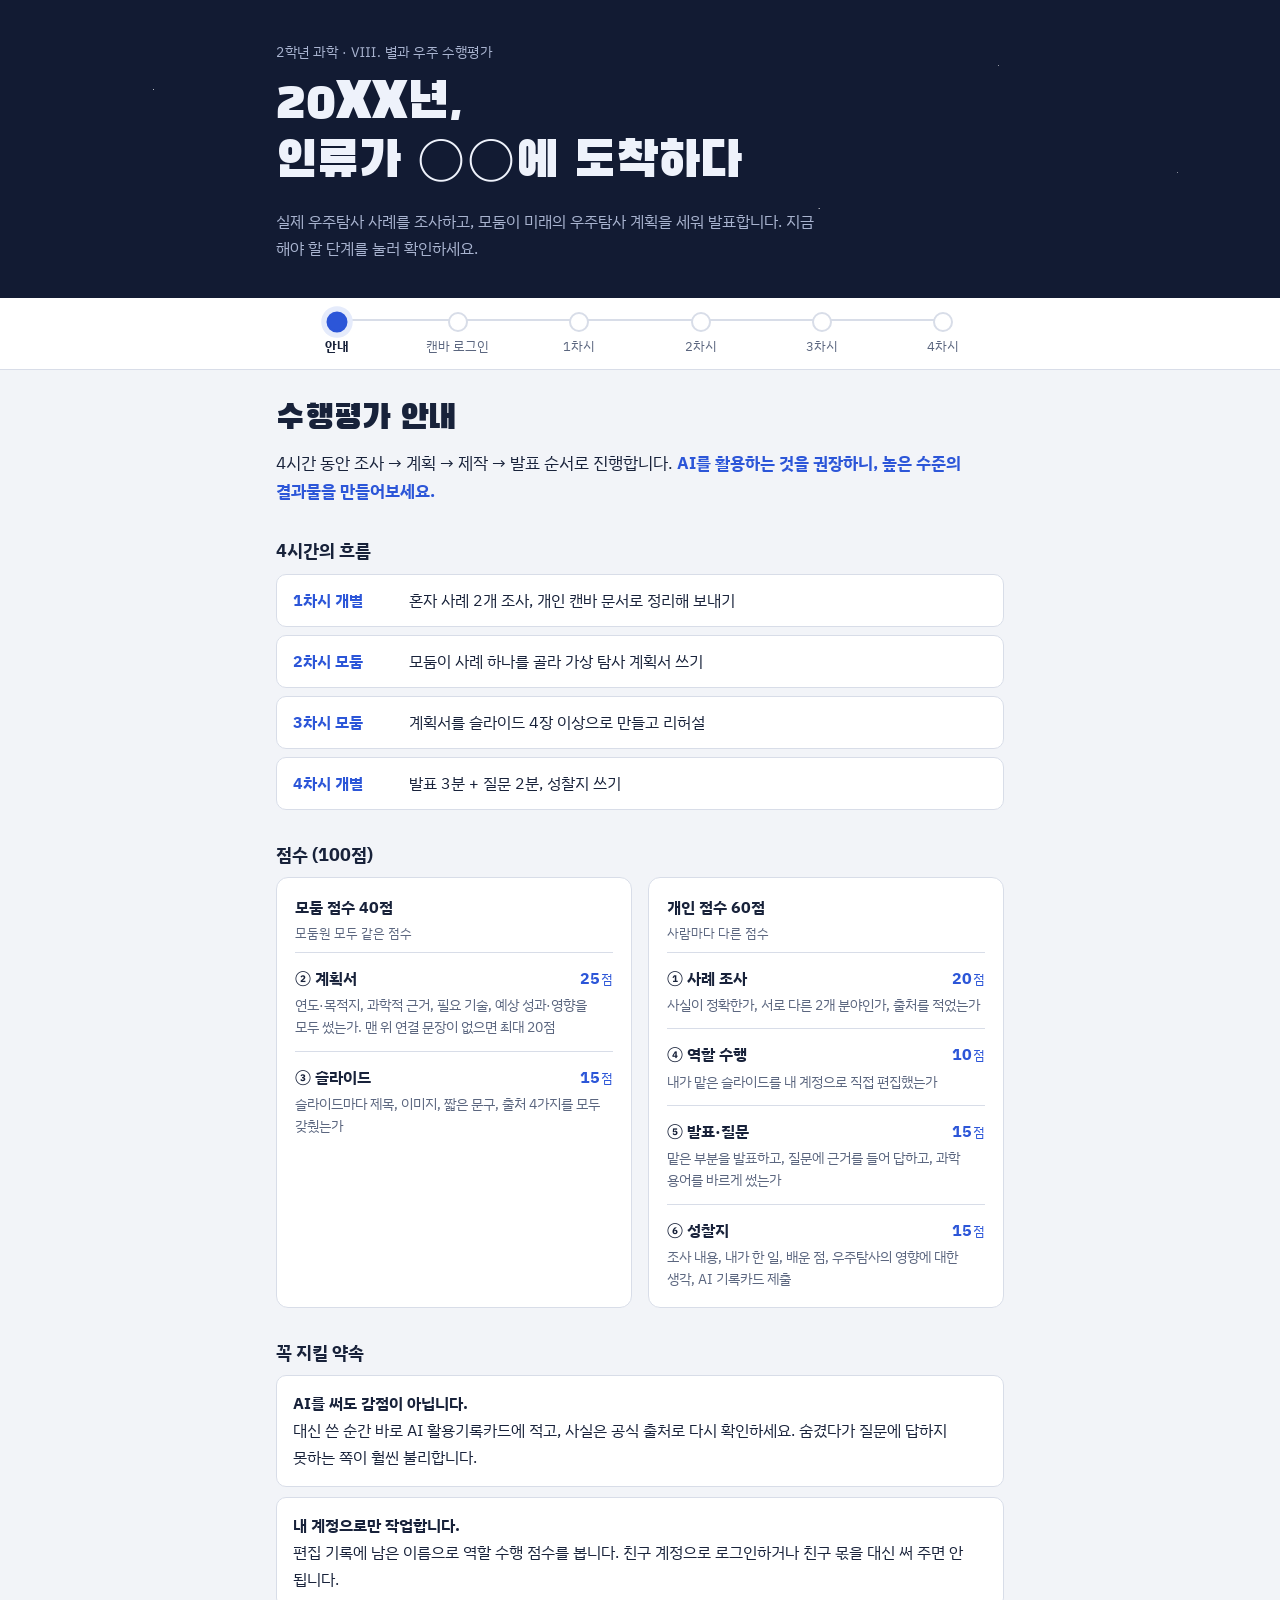
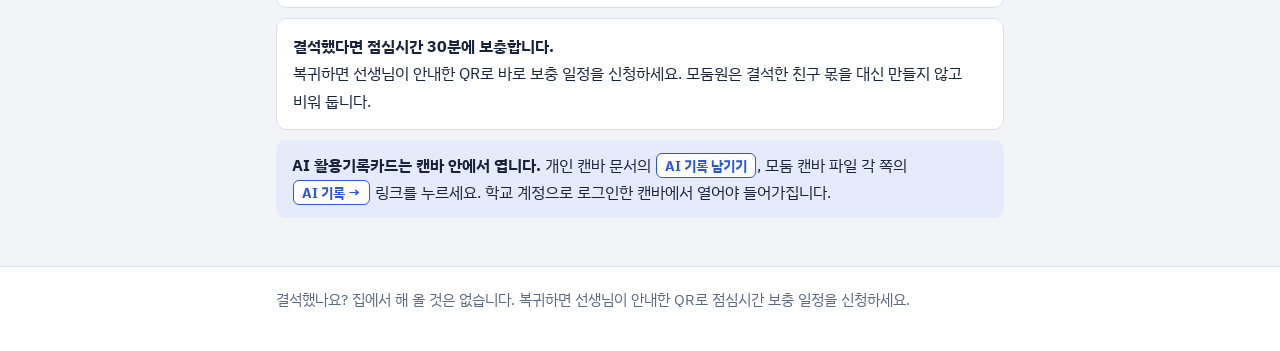
==== index.html @ ea1dd6ae "Revise instructions and content in index.html Updated various instructions and details in the HTML c" ====
<!doctype html>
<html lang="ko">
<head>
  <meta charset="utf-8">
  <meta name="viewport" content="width=device-width, initial-scale=1">
  <title>우주탐사 프로젝트 안내</title>
  <meta name="description" content="2학년 과학 우주탐사 프로젝트 수행평가 단계별 안내">
  <link rel="preconnect" href="https://fonts.googleapis.com">
  <link rel="preconnect" href="https://fonts.gstatic.com" crossorigin>
  <link href="https://fonts.googleapis.com/css2?family=Black+Han+Sans&family=IBM+Plex+Sans+KR:wght@400;500;700&display=swap" rel="stylesheet">
  <link rel="stylesheet" href="assets/css/style.css">
</head>
<body>

<header class="masthead">
  <div class="wrap">
    <p class="course">2학년 과학 · Ⅷ. 별과 우주 수행평가</p>
    <h1>20XX년,<br>인류가 ○○에 도착하다</h1>
    <p class="lede">실제 우주탐사 사례를 조사하고, 모둠이 미래의 우주탐사 계획을 세워 발표합니다. 지금 해야 할 단계를 눌러 확인하세요.</p>
  </div>
</header>

<nav class="track" aria-label="프로젝트 단계">
  <div class="wrap">
    <div class="track-rail" role="tablist">
      <span class="track-line" aria-hidden="true"><span class="track-fill"></span></span>
      <button role="tab" class="stage" id="tab-guide" aria-controls="panel-guide" data-stage="guide"><span class="dot"></span><span class="stage-name">안내</span></button>
      <button role="tab" class="stage" id="tab-login" aria-controls="panel-login" data-stage="login"><span class="dot"></span><span class="stage-name">캔바 로그인</span></button>
      <button role="tab" class="stage" id="tab-l1" aria-controls="panel-l1" data-stage="l1"><span class="dot"></span><span class="stage-name">1차시</span></button>
      <button role="tab" class="stage" id="tab-l2" aria-controls="panel-l2" data-stage="l2"><span class="dot"></span><span class="stage-name">2차시</span></button>
      <button role="tab" class="stage" id="tab-l3" aria-controls="panel-l3" data-stage="l3"><span class="dot"></span><span class="stage-name">3차시</span></button>
      <button role="tab" class="stage" id="tab-l4" aria-controls="panel-l4" data-stage="l4"><span class="dot"></span><span class="stage-name">4차시</span></button>
    </div>
  </div>
</nav>

<main class="wrap">

  <!-- ===== 수행평가 안내 ===== -->
  <section class="panel" id="panel-guide" role="tabpanel" aria-labelledby="tab-guide">
    <h2>수행평가 안내</h2>
    <p class="summary">4시간 동안 조사 → 계획 → 제작 → 발표 순서로 진행합니다. <strong>AI를 활용하는 것을 권장하니, 높은 수준의 결과물을 만들어보세요.</strong></p>

    <h3>4시간의 흐름</h3>
    <ol class="flow">
      <li><b>1차시 개별</b><span>혼자 사례 2개 조사, 개인 캔바 문서로 정리해 보내기</span></li>
      <li><b>2차시 모둠</b><span>모둠이 사례 하나를 골라 가상 탐사 계획서 쓰기</span></li>
      <li><b>3차시 모둠</b><span>계획서를 슬라이드 4장 이상으로 만들고 리허설</span></li>
      <li><b>4차시 개별</b><span>발표 3분 + 질문 2분, 성찰지 쓰기</span></li>
    </ol>

    <h3>점수 (100점)</h3>
    <div class="score-grid">
      <div class="score-group">
        <p class="group-title">모둠 점수 40점 <small>모둠원 모두 같은 점수</small></p>
        <dl class="scores">
          <div><dt>② 계획서</dt><dd class="pts">25</dd><dd class="desc">연도·목적지, 과학적 근거, 필요 기술, 예상 성과·영향을 모두 썼는가. 맨 위 연결 문장이 없으면 최대 20점</dd></div>
          <div><dt>③ 슬라이드</dt><dd class="pts">15</dd><dd class="desc">슬라이드마다 제목, 이미지, 짧은 문구, 출처 4가지를 모두 갖췄는가</dd></div>
        </dl>
      </div>
      <div class="score-group">
        <p class="group-title">개인 점수 60점 <small>사람마다 다른 점수</small></p>
        <dl class="scores">
          <div><dt>① 사례 조사</dt><dd class="pts">20</dd><dd class="desc">사실이 정확한가, 서로 다른 2개 분야인가, 출처를 적었는가</dd></div>
          <div><dt>④ 역할 수행</dt><dd class="pts">10</dd><dd class="desc">내가 맡은 슬라이드를 내 계정으로 직접 편집했는가</dd></div>
          <div><dt>⑤ 발표·질문</dt><dd class="pts">15</dd><dd class="desc">맡은 부분을 발표하고, 질문에 근거를 들어 답하고, 과학 용어를 바르게 썼는가</dd></div>
          <div><dt>⑥ 성찰지</dt><dd class="pts">15</dd><dd class="desc">조사 내용, 내가 한 일, 배운 점, 우주탐사의 영향에 대한 생각, AI 기록카드 제출</dd></div>
        </dl>
      </div>
    </div>

    <h3>꼭 지킬 약속</h3>
    <ul class="promises">
      <li><b>AI를 써도 감점이 아닙니다.</b> 대신 쓴 순간 바로 AI 활용기록카드에 적고, 사실은 공식 출처로 다시 확인하세요. 숨겼다가 질문에 답하지 못하는 쪽이 훨씬 불리합니다.</li>
      <li><b>내 계정으로만 작업합니다.</b> 편집 기록에 남은 이름으로 역할 수행 점수를 봅니다. 친구 계정으로 로그인하거나 친구 몫을 대신 써 주면 안 됩니다.</li>
      <li><b>결석했다면 점심시간 30분에 보충합니다.</b> 복귀하면 선생님이 안내한 QR로 바로 보충 일정을 신청하세요. 모둠원은 결석한 친구 몫을 대신 만들지 않고 비워 둡니다.</li>
    </ul>
    <div class="note">
      <p><b>AI 활용기록카드는 캔바 안에서 엽니다.</b> 개인 캔바 문서의 <span class="chip">AI 기록 남기기</span>, 모둠 캔바 파일 각 쪽의 <span class="chip">AI 기록 →</span> 링크를 누르세요. 학교 계정으로 로그인한 캔바에서 열어야 들어가집니다.</p>
    </div>
  </section>

  <!-- ===== 캔바 로그인 ===== -->
  <section class="panel" id="panel-login" role="tabpanel" aria-labelledby="tab-login" hidden>
    <h2>캔바 로그인하기</h2>
    <p class="summary">캔바는 반드시 <strong>학교에서 받은 AIEP 계정</strong>으로 들어가야 합니다. 다른 계정으로 들어가면 과제를 보낼 수 없고, 모둠 파일에 내 편집 기록도 남지 않습니다.</p>

    <ol class="steps">
      <li>
        <h3>usedu.ai.kr로 이동해 AIEP 계정으로 로그인</h3>
        <p>배부받은 ID로 로그인합니다.</p>
        <p class="example">예) <code>dj.lee12@usedu.ai.kr</code></p>
        <p class="link-row"><a class="btn" data-link="usedu" target="_blank" rel="noopener">usedu.ai.kr 열기</a></p>
        <div class="note">
          <p><b>비밀번호를 모르면</b> 선생님께 초기화를 요청하세요.</p>
          <p>비밀번호를 다시 설정한 뒤 바로 로그인되지 않을 수 있어요. 조금 기다렸다가 다시 시도하세요.</p>
        </div>
      </li>
      <li>
        <h3>아래쪽 도구 모음에서 캔바를 골라 로그인</h3>
        <p>usedu.ai.kr에 로그인한 화면 아래쪽 도구 모음에서 <b>캔바</b>를 선택하고, 이어서 나오는 화면에서 로그인합니다.</p>
      </li>
      <li>
        <h3>내 계정이 맞는지 확인</h3>
        <p>캔바에 들어간 뒤 계정(프로필)에 <b>내 이름과 학교 계정</b>이 보이는지 확인하세요. 다른 이름이 보이면 로그아웃하고 1단계부터 다시 합니다.</p>
      </li>
    </ol>

    <h3>이렇게 하면 안 돼요</h3>
    <ul class="mistakes">
      <li>캔바 사이트에 바로 들어가 개인 구글 계정이나 다른 이메일로 로그인하기</li>
      <li>모둠 파일 링크나 QR을 로그인하지 않은 상태로 열기</li>
      <li>친구 계정으로 로그인한 기기를 그대로 이어서 쓰기</li>
    </ul>
    <p class="aside">모둠 파일은 2차시에 모둠장이 링크를 QR로 공유합니다. 그때도 <b>내 계정으로 로그인한 상태</b>에서 열어야 합니다.</p>
  </section>

  <!-- ===== 1차시 ===== -->
  <section class="panel" id="panel-l1" role="tabpanel" aria-labelledby="tab-l1" hidden>
    <h2>1차시 · 우주탐사 사례 조사</h2>
    <p class="summary">혼자 하는 시간입니다. 서로 다른 분야의 사례 2개를 조사해 <strong>개인 캔바 문서</strong>에 정리하고, 수업이 끝나기 전에 선생님께 보냅니다.</p>

    <ol class="steps">
      <li>
        <h3>캔바 과제 시작하기</h3>
        <p>캔바 위쪽의 알림(종 모양)에서 선생님이 낸 과제를 열고 <span class="chip">이 템플릿 사용</span>을 누릅니다. 그러면 내 문서가 열리고, 이 문서에 바로 작성합니다.</p>
        <p class="aside">새 문서를 따로 만들거나 친구 문서를 열지 마세요. 과제에서 연 문서만 선생님께 보낼 수 있습니다.</p>
        <p class="link-row"><a class="btn ghost" data-link="canvaAssignment" target="_blank" rel="noopener">캔바 과제 열기</a></p>
      </li>
      <li>
        <h3>AI 활용기록카드에 로그인</h3>
        <p>과제에서 연 내 문서에 있는 <span class="chip">AI 기록 남기기</span>를 누르면 새 탭으로 열립니다. 학번 5자리와 쪽지로 받은 비밀번호로 로그인하세요.</p>
        <ul class="checklist">
          <li>AI를 쓴 순간 바로 기록하기</li>
          <li>AI 답변 속 사실은 공식 출처로 다시 확인하기</li>
          <li>내 이름, 학번 같은 개인정보는 AI에 넣지 않기</li>
        </ul>
        <p class="aside">로그인은 같은 기기에서 유지되니, 적고 나면 탭을 닫고 캔바로 돌아가면 됩니다.</p>
      </li>
      <li>
        <h3>분야 2개를 골라 사례를 하나씩 조사</h3>
        <p>아래 5개 분야 중 <b>서로 다른 2개</b>를 고릅니다.</p>
        <ul class="fields">
          <li>탐사선(로봇)</li><li>로켓·인공위성</li><li>우주망원경</li><li>우주정거장</li><li>우리나라 우주탐사</li>
        </ul>
        <p class="aside">선생님이 예시로 보여 준 큐리오시티는 고르지 마세요. 3개 이상 조사해도 추가 점수는 없으니 2개를 제대로 정리하세요.</p>
      </li>
      <li>
        <h3>사례마다 한 쪽씩 채우기</h3>
        <ul class="checklist">
          <li>분야(목록에서 고르기), 사례명, 키워드 2~3개</li>
          <li>사실 3줄: 내 말로, 한 줄에 40자 안팎</li>
          <li>사실마다 AI 도움을 받았는지, 공식 출처로 확인했는지 목록에서 고르기 (점수와 상관없으니 솔직하게)</li>
          <li>출처: 기관·사이트 이름과 주소를 함께, 확인한 날짜까지</li>
          <li>발전 아이디어: 이어 가기 · 넓히기 · 합치기 중 고르고 한 줄 (점수는 없지만 2차시 토론에 씁니다)</li>
        </ul>
        <div class="warn"><p>출처에 "AI", "인터넷", "검색"만 쓰면 출처로 인정되지 않습니다.</p></div>
      </li>
      <li>
        <h3>수업이 끝나기 전에 선생님께 보내기</h3>
        <p>편집 화면 위쪽의 <span class="chip">선생님께 보내기</span>를 누르고, 선생님을 고른 뒤 <b>보내기</b>를 누릅니다.</p>
        <p>1차시 끝에 보낸 문서로 채점하므로, <b>보낸 뒤에는 제출을 취소하지 마세요.</b></p>
      </li>
    </ol>
    <p class="scorebar">이 시간의 점수 <b>① 사례 조사 20점</b></p>
  </section>

  <!-- ===== 2차시 ===== -->
  <section class="panel" id="panel-l2" role="tabpanel" aria-labelledby="tab-l2" hidden>
    <h2>2차시 · 가상 탐사 계획서</h2>
    <p class="summary">모둠 시간입니다. 모둠원이 조사한 사례 중 하나를 골라 미래의 탐사 계획으로 발전시킵니다. 모둠장이 공유한 QR로 모둠 캔바 파일을 <strong>내 계정으로 로그인한 상태에서</strong> 엽니다.</p>

    <ol class="steps">
      <li>
        <h3>토론 보드: 사례 카드 붙이고 소개하기</h3>
        <p>내 캔바 문서를 보면서 스티커 메모 2장에 사례명, 분야, 핵심 사실 1개, 발전 아이디어를 옮기고 1분씩 소개합니다.</p>
        <p class="aside">보드에는 이름 대신 모둠원 A~D로 표시하고, 스티커의 이름 추가 기능은 쓰지 않습니다.</p>
      </li>
      <li>
        <h3>토론 보드: 별 투표로 후보 2개 고르기</h3>
        <p>내 사례가 아닌 카드 2장에 ⭐ 반응을 누릅니다. 반응이 많은 위의 2개가 후보입니다.</p>
      </li>
      <li>
        <h3>토론 보드: 후보 점검하고 결정하기</h3>
        <p>후보 2개를 세 가지 기준으로 ○△× 점검합니다.</p>
        <ul class="checklist">
          <li>근거가 되는 사실이 충분한가</li>
          <li>필요한 기술을 설명할 수 있는가</li>
          <li>흥미로운가</li>
        </ul>
        <p>고른 사례 A, 발전 방향(이어 가기 · 넓히기 · 합치기), 비교한 사례 B, 고른 이유를 메모합니다.</p>
      </li>
      <li>
        <h3>계획서 4칸을 나눠 쓰기</h3>
        <ol class="boxes">
          <li>탐사 연도와 목적지</li>
          <li>탐사 목적과 과학적 근거</li>
          <li>필요한 기술과 장비</li>
          <li>예상 성과와 인류에게 미치는 영향</li>
        </ol>
        <p>칸 위에 <b>맡은 사람 이름</b>을 적고 문장으로 씁니다. 4명 모둠은 한 칸씩, 3명 모둠은 한 명이 두 칸을 맡습니다. 여기서 맡은 칸이 3차시에 만들 내 슬라이드이자 4차시에 발표할 부분입니다.</p>
        <p class="aside">과학적 근거에는 모둠원이 조사한 사례나 교과서의 사실·수치를 하나 이상 넣으세요.</p>
      </li>
      <li>
        <h3>맨 위 연결 문장 완성하기</h3>
        <blockquote class="frame">이 계획은 [모둠원 ○○이 조사한 사례 A]에서 착안했다. [다른 사례 B]도 고려했지만, ~~한 이유로 A를 발전시키는 방향을 선택했다.</blockquote>
        <div class="warn"><p>연결 문장이 빠지면 계획서를 아무리 잘 써도 최대 20점입니다.</p></div>
      </li>
    </ol>
    <div class="ai-strip">
      <p>계획서를 쓰다 AI를 썼다면 계획서 쪽의 <span class="chip">AI 기록 →</span>를 눌러 지금 바로 기록하세요.</p>
    </div>
    <p class="scorebar">이 시간의 점수 <b>② 계획서 25점</b> (모둠)</p>
  </section>

  <!-- ===== 3차시 ===== -->
  <section class="panel" id="panel-l3" role="tabpanel" aria-labelledby="tab-l3" hidden>
    <h2>3차시 · 슬라이드 제작과 리허설</h2>
    <p class="summary">계획서에서 내가 맡은 칸을 슬라이드로 만듭니다. <strong>이 시간이 끝나는 순간의 파일 상태로 채점</strong>하니 마지막 5분에 꼭 점검하세요.</p>

    <ol class="steps">
      <li>
        <h3>내 슬라이드 만들기</h3>
        <p>계획서 문장을 그대로 옮기지 말고, 짧게 요약하고 그림으로 보여 주세요. <b>내 계정으로 직접</b> 편집해야 역할 수행 점수가 인정됩니다.</p>
        <p>슬라이드마다 아래 4가지를 갖춥니다.</p>
        <ul class="checklist">
          <li>주제를 한 줄로 보여 주는 제목</li>
          <li>관련 이미지나 시각자료 1개 이상</li>
          <li>문단이 아닌 짧은 문구</li>
          <li>외부 자료를 썼다면 출처 (캔바 안의 이미지는 괜찮음)</li>
        </ul>
        <p class="aside">캔바의 AI 기능(매직 라이트, 매직 미디어 등)을 썼다면 그것도 AI 활용기록카드에 적습니다.</p>
        <p class="aside">기록은 슬라이드 쪽의 <span class="chip">AI 기록 →</span>를 눌러 남깁니다.</p>
      </li>
      <li>
        <h3>토론 보드: 예상 질문 주고받기</h3>
        <p>다른 모둠원의 슬라이드마다 분홍 스티커로 질문을 하나씩 붙입니다. 내 슬라이드에 붙은 질문에는 초록 스티커로 근거와 출처를 들어 답합니다. 4차시 질문에 대비하는 시간입니다.</p>
      </li>
      <li>
        <h3>짝 모둠과 리허설</h3>
        <p>3분 발표하고 2분 동안 피드백을 받습니다.</p>
        <ul class="checklist">
          <li>결론부터 말하기</li>
          <li>근거와 숫자는 1~2개만</li>
          <li>내 슬라이드는 내가 직접 발표하기</li>
        </ul>
      </li>
      <li>
        <h3>마지막 점검</h3>
        <p>모든 슬라이드에 4가지 요소가 있는지, 계획서와 연결 문장이 비어 있지 않은지 확인합니다.</p>
      </li>
    </ol>
    <p class="scorebar">이 시간의 점수 <b>③ 슬라이드 15점</b> (모둠) · <b>④ 역할 수행 10점</b> (개인)</p>
  </section>

  <!-- ===== 4차시 ===== -->
  <section class="panel" id="panel-l4" role="tabpanel" aria-labelledby="tab-l4" hidden>
    <h2>4차시 · 발표와 성찰</h2>
    <p class="summary">모둠마다 발표 3분, 질문 2분입니다. 선생님이 모둠원마다 <strong>맡은 슬라이드에 대한 질문을 하나씩</strong> 합니다.</p>

    <ol class="steps">
      <li>
        <h3>발표하기</h3>
        <p>슬라이드 1부터 시작합니다. 내가 맡은 슬라이드는 내가 직접 발표하고, 그 슬라이드에 대한 질문에도 내가 답합니다. 답할 때는 조사한 사실이나 근거를 들어 주세요.</p>
      </li>
      <li>
        <h3>다른 모둠에 투자하기</h3>
        <p>들어올 때 받은 코인 스티커 3개를 다른 모둠 보드에 붙입니다. 내 모둠에는 투자할 수 없고, 2개 모둠 이상에 나눠야 합니다.</p>
        <p class="aside">투자는 발표를 더 재미있게 듣기 위한 활동으로, 성적과는 관계없습니다.</p>
      </li>
      <li>
        <h3>AI 활용기록카드 제출하기</h3>
        <p>AI를 썼다면 <b>기록을 마치고 제출</b>, 쓰지 않았다면 <b>AI를 사용하지 않았어요</b>를 누릅니다.</p>
        <p class="aside">캔바의 <span class="chip">AI 기록 남기기</span> 또는 <span class="chip">AI 기록 →</span> 링크로 들어갑니다.</p>
      </li>
      <li>
        <h3>같은 화면 아래에서 성찰지 쓰기</h3>
        <p>카드를 제출하면 아래에 성찰지가 열립니다. 다섯 칸을 채우고 <b>성찰지 내기</b>를 누릅니다.</p>
        <ul class="checklist">
          <li>내가 조사한 사례와 알게 된 것</li>
          <li>내가 맡은 칸·슬라이드와 실제로 한 일</li>
          <li>새로 알게 된 점이나 달라진 생각</li>
          <li>우주탐사가 인류에게 미치는 영향에 대한 내 생각과 근거</li>
          <li>공식 출처로 확인한 것 한 가지</li>
        </ul>
        <p class="aside">수업이 끝나면 더 이상 고칠 수 없고 보기만 됩니다.</p>
      </li>
    </ol>
    <p class="scorebar">이 시간의 점수 <b>⑤ 발표·질문 15점</b> · <b>⑥ 성찰지 15점</b> (개인)</p>
  </section>

</main>

<footer class="foot">
  <div class="wrap">
    <p>결석했나요? 집에서 해 올 것은 없습니다. 복귀하면 선생님이 안내한 QR로 점심시간 보충 일정을 신청하세요.</p>
  </div>
</footer>

<script src="assets/js/config.js"></script>
<script src="assets/js/app.js"></script>
</body>
</html>
---- assets/css/style.css ----
@charset "UTF-8";
/* Layout: navy mission band on top, a stage track (timeline of 6 stops) that sticks,
   one panel below that changes with the selected stop; steps run down a vertical flight line. */
:root {
  --bg: #f2f4f8;
  --surface: #ffffff;
  --ink: #18223a;
  --muted: #5b667f;
  --line: #d8dde8;
  --accent: #2c56d8;
  --accent-soft: #e5ebfb;
  --band: #121b33;
  --band-ink: #eef2fb;
  --band-muted: #a9b4d0;
  --warn: #b5541a;
  --warn-soft: #fbeee3;
  --font-display: "Black Han Sans", "IBM Plex Sans KR", "Apple SD Gothic Neo", sans-serif;
  --font-body: "IBM Plex Sans KR", "Apple SD Gothic Neo", "Malgun Gothic", sans-serif;
  --font-mono: ui-monospace, "SFMono-Regular", Menlo, Consolas, monospace;
  color-scheme: light;
}
@media (prefers-color-scheme: dark) {
  :root:not([data-theme="light"]) {
    --bg: #0d1322; --surface: #151d31; --ink: #e6ebf6; --muted: #9ba6c0; --line: #2a3550;
    --accent: #86a3ff; --accent-soft: #1d2a4d; --band: #080d1a; --band-ink: #eef2fb; --band-muted: #8f9bbb;
    --warn: #f0a46c; --warn-soft: #33241a; color-scheme: dark;
  }
}
:root[data-theme="dark"] {
  --bg: #0d1322; --surface: #151d31; --ink: #e6ebf6; --muted: #9ba6c0; --line: #2a3550;
  --accent: #86a3ff; --accent-soft: #1d2a4d; --band: #080d1a; --band-ink: #eef2fb; --band-muted: #8f9bbb;
  --warn: #f0a46c; --warn-soft: #33241a; color-scheme: dark;
}

*, *::before, *::after { box-sizing: border-box; }
[hidden] { display: none !important; }
html { -webkit-text-size-adjust: 100%; }
body {
  margin: 0;
  background: var(--bg);
  color: var(--ink);
  font-family: var(--font-body);
  font-size: 16px;
  line-height: 1.7;
  word-break: keep-all;
  overflow-wrap: anywhere;
}
body::before {
  content: ""; position: fixed; inset: 0 0 auto; height: env(safe-area-inset-top, 0px);
  z-index: 10; background: var(--band);
}
.wrap {
  max-width: 760px;
  margin: 0 auto;
  padding-left: max(16px, env(safe-area-inset-left, 0px));
  padding-right: max(16px, env(safe-area-inset-right, 0px));
}
a { color: var(--accent); }
code { font-family: var(--font-mono); font-size: .92em; background: var(--accent-soft); padding: .1em .4em; border-radius: 4px; }
:focus-visible { outline: 3px solid var(--accent); outline-offset: 2px; }

/* ---------- masthead ---------- */
.masthead {
  background: var(--band);
  color: var(--band-ink);
  background-image:
    radial-gradient(1.2px 1.2px at 12% 30%, rgba(255,255,255,.7) 50%, transparent 51%),
    radial-gradient(1px 1px at 78% 22%, rgba(255,255,255,.55) 50%, transparent 51%),
    radial-gradient(1.4px 1.4px at 64% 70%, rgba(255,255,255,.6) 50%, transparent 51%),
    radial-gradient(1px 1px at 30% 82%, rgba(255,255,255,.45) 50%, transparent 51%),
    radial-gradient(1px 1px at 92% 58%, rgba(255,255,255,.5) 50%, transparent 51%),
    radial-gradient(1.1px 1.1px at 45% 12%, rgba(255,255,255,.5) 50%, transparent 51%);
}
.masthead .wrap { padding-block: 40px 36px; }
.course { margin: 0 0 10px; color: var(--band-muted); font-size: 14px; letter-spacing: .04em; }
.masthead h1 {
  margin: 0;
  font-family: var(--font-display);
  font-weight: 400;
  font-size: clamp(32px, 7vw, 50px);
  line-height: 1.18;
  text-wrap: balance;
}
.lede { margin: 16px 0 0; max-width: 34em; color: var(--band-muted); }

/* ---------- stage track ---------- */
.track {
  position: sticky;
  top: env(safe-area-inset-top, 0px);
  z-index: 5;
  background: var(--surface);
  border-bottom: 1px solid var(--line);
}
.track-rail {
  position: relative;
  display: grid;
  grid-template-columns: repeat(6, 1fr);
  padding-block: 12px 10px;
}
.track-line {
  position: absolute;
  left: calc(100% / 12); right: calc(100% / 12);
  top: 21px; height: 2px;
  background: var(--line);
}
.track-fill {
  display: block; height: 100%; width: 0;
  background: var(--accent);
  transition: width .35s ease;
}
.stage {
  position: relative;
  display: flex; flex-direction: column; align-items: center; gap: 6px;
  min-width: 0;
  padding: 2px 2px 4px;
  border: 0; background: none; cursor: pointer;
  font: inherit; font-size: 13px; line-height: 1.3; color: var(--muted);
  border-radius: 8px;
}
.stage .dot {
  width: 20px; height: 20px; border-radius: 50%;
  background: var(--surface);
  border: 2px solid var(--line);
  transition: border-color .2s, background .2s, transform .2s;
}
.stage.done .dot { border-color: var(--accent); background: var(--accent-soft); }
.stage[aria-selected="true"] { color: var(--ink); font-weight: 700; }
.stage[aria-selected="true"] .dot {
  border-color: var(--accent); background: var(--accent);
  box-shadow: 0 0 0 5px var(--accent-soft);
  transform: scale(1.05);
}
.stage:hover .dot { border-color: var(--accent); }
.stage-name { text-align: center; }

/* ---------- panels ---------- */
main.wrap { padding-block: 28px 48px; }
.panel h2 {
  margin: 0 0 8px;
  font-family: var(--font-display);
  font-weight: 400;
  font-size: clamp(26px, 5vw, 34px);
  line-height: 1.25;
  text-wrap: balance;
}
.panel h3 { margin: 32px 0 10px; font-size: 18px; line-height: 1.4; }
.summary { margin: 0 0 8px; font-size: 17px; }
.summary strong { color: var(--accent); }
.aside { color: var(--muted); font-size: 15px; }
p { margin: 0 0 10px; }

/* steps: vertical flight line */
.steps { list-style: none; counter-reset: step; margin: 24px 0 0; padding: 0; display: grid; gap: 4px; }
.steps > li {
  counter-increment: step;
  position: relative;
  padding: 0 0 22px 52px;
  min-width: 0;
}
.steps > li::before {
  content: counter(step);
  position: absolute; left: 0; top: 0;
  width: 34px; height: 34px; border-radius: 50%;
  display: grid; place-items: center;
  background: var(--accent); color: var(--surface);
  font-weight: 700; font-size: 15px;
  font-variant-numeric: tabular-nums;
}
.steps > li::after {
  content: ""; position: absolute; left: 16px; top: 40px; bottom: 4px;
  width: 2px; background: var(--line);
}
.steps > li:last-child::after { display: none; }
.steps h3 { margin: 4px 0 8px; }

/* flow (overview) */
.flow { list-style: none; margin: 0; padding: 0; display: grid; gap: 8px; }
.flow li {
  display: grid; grid-template-columns: 6.5em 1fr; gap: 12px; align-items: baseline;
  padding: 12px 16px; background: var(--surface); border: 1px solid var(--line); border-radius: 10px;
}
.flow b { color: var(--accent); }

/* scores */
.score-grid { display: grid; grid-template-columns: 1fr 1fr; gap: 16px; }
.score-group { min-width: 0; background: var(--surface); border: 1px solid var(--line); border-radius: 12px; padding: 16px 18px; }
.group-title { font-weight: 700; margin-bottom: 8px; }
.group-title small { display: block; font-weight: 400; color: var(--muted); font-size: 13px; }
.scores { margin: 0; display: grid; gap: 12px; }
.scores > div {
  display: grid; grid-template-columns: 1fr auto; column-gap: 12px;
  padding-top: 12px; border-top: 1px solid var(--line);
}
.scores dt { font-weight: 700; }
.scores .pts {
  margin: 0; font-weight: 700; color: var(--accent); font-variant-numeric: tabular-nums;
}
.scores .pts::after { content: "\c810"; font-size: 13px; font-weight: 400; margin-left: 1px; }
.scores .desc { grid-column: 1 / -1; margin: 2px 0 0; color: var(--muted); font-size: 14px; line-height: 1.6; }

.promises { list-style: none; margin: 0; padding: 0; display: grid; gap: 10px; }
.promises li { padding: 14px 16px; background: var(--surface); border: 1px solid var(--line); border-radius: 10px; }
.promises b { display: block; }

/* lists inside steps */
.checklist { list-style: none; margin: 8px 0 12px; padding: 0; display: grid; gap: 6px; }
.checklist li { position: relative; padding-left: 28px; }
.checklist li::before {
  content: ""; position: absolute; left: 2px; top: .38em;
  width: 15px; height: 15px; border: 2px solid var(--accent); border-radius: 4px;
}
.fields { list-style: none; margin: 10px 0; padding: 0; display: flex; flex-wrap: wrap; gap: 8px; }
.fields li { padding: 4px 12px; border-radius: 999px; background: var(--accent-soft); color: var(--ink); font-size: 15px; }
.boxes { margin: 8px 0 12px; padding: 0; list-style: none; counter-reset: box; display: grid; gap: 6px; }
.boxes li { counter-increment: box; display: grid; grid-template-columns: 30px 1fr; gap: 8px; padding: 8px 12px; background: var(--surface); border: 1px solid var(--line); border-radius: 8px; }
.boxes li::before { content: counter(box); font-weight: 700; color: var(--accent); }
.mistakes { margin: 0 0 12px; padding-left: 0; list-style: none; display: grid; gap: 6px; }
.mistakes li { position: relative; padding-left: 28px; }
.mistakes li::before {
  content: "\00d7"; position: absolute; left: 0; top: 0;
  width: 20px; text-align: center; font-weight: 700; color: var(--warn);
}

.example { font-size: 15px; }
.note, .warn { border-radius: 10px; padding: 12px 16px; margin: 10px 0 0; }
.note { background: var(--accent-soft); }
.warn { background: var(--warn-soft); color: var(--ink); border-left: 4px solid var(--warn); }
.note p:last-child, .warn p:last-child { margin: 0; }
.frame {
  margin: 8px 0 10px; padding: 14px 18px;
  background: var(--surface); border: 1px dashed var(--accent); border-radius: 10px;
  font-size: 16px; line-height: 1.75;
}

.ai-strip {
  display: flex; flex-wrap: wrap; align-items: center; justify-content: space-between; gap: 10px;
  margin: 4px 0 0; padding: 12px 16px; border-radius: 10px; background: var(--accent-soft);
}
.ai-strip p { margin: 0; }

.scorebar {
  margin: 28px 0 0; padding: 14px 16px; border-radius: 10px;
  background: var(--surface); border: 1px solid var(--line); color: var(--muted);
}
.scorebar b { color: var(--ink); }

/* buttons */
.link-row { display: flex; flex-wrap: wrap; gap: 8px; margin: 12px 0 0; }
.btn {
  display: inline-flex; align-items: center; justify-content: center;
  min-height: 44px; padding: 8px 18px; border-radius: 10px;
  background: var(--accent); color: var(--surface);
  font-weight: 700; text-decoration: none; border: 2px solid var(--accent);
}
.btn::after { content: "\2197"; margin-left: 6px; font-weight: 400; }
.btn.ghost { background: transparent; color: var(--accent); }
.btn.small { min-height: 38px; padding: 4px 14px; font-size: 15px; }
.btn:hover { filter: brightness(1.08); }

/* footer */
.foot { border-top: 1px solid var(--line); background: var(--surface); }
.foot .wrap { padding-block: 20px 28px; color: var(--muted); font-size: 15px; }

/* panel entrance */
.panel { animation: rise .28s ease both; }
@keyframes rise { from { opacity: .4; transform: translateY(6px); } to { opacity: 1; transform: none; } }
@media (prefers-reduced-motion: reduce) {
  .panel { animation: none; }
  .track-fill, .stage .dot { transition: none; }
}

@media (max-width: 560px) {
  .score-grid { grid-template-columns: 1fr; }
  .stage { font-size: 12px; }
  .stage .dot { width: 16px; height: 16px; }
  .track-line { top: 19px; }
  .steps > li { padding-left: 46px; }
  .flow li { grid-template-columns: 1fr; gap: 2px; }
}

/* chip: shows a button label that students will find inside Canva */
.chip {
  display: inline-block; padding: 0 8px; margin: 0 1px;
  border: 1px solid var(--accent); border-radius: 6px;
  background: var(--surface); color: var(--accent);
  font-size: .9em; font-weight: 700; line-height: 1.6; white-space: nowrap;
}
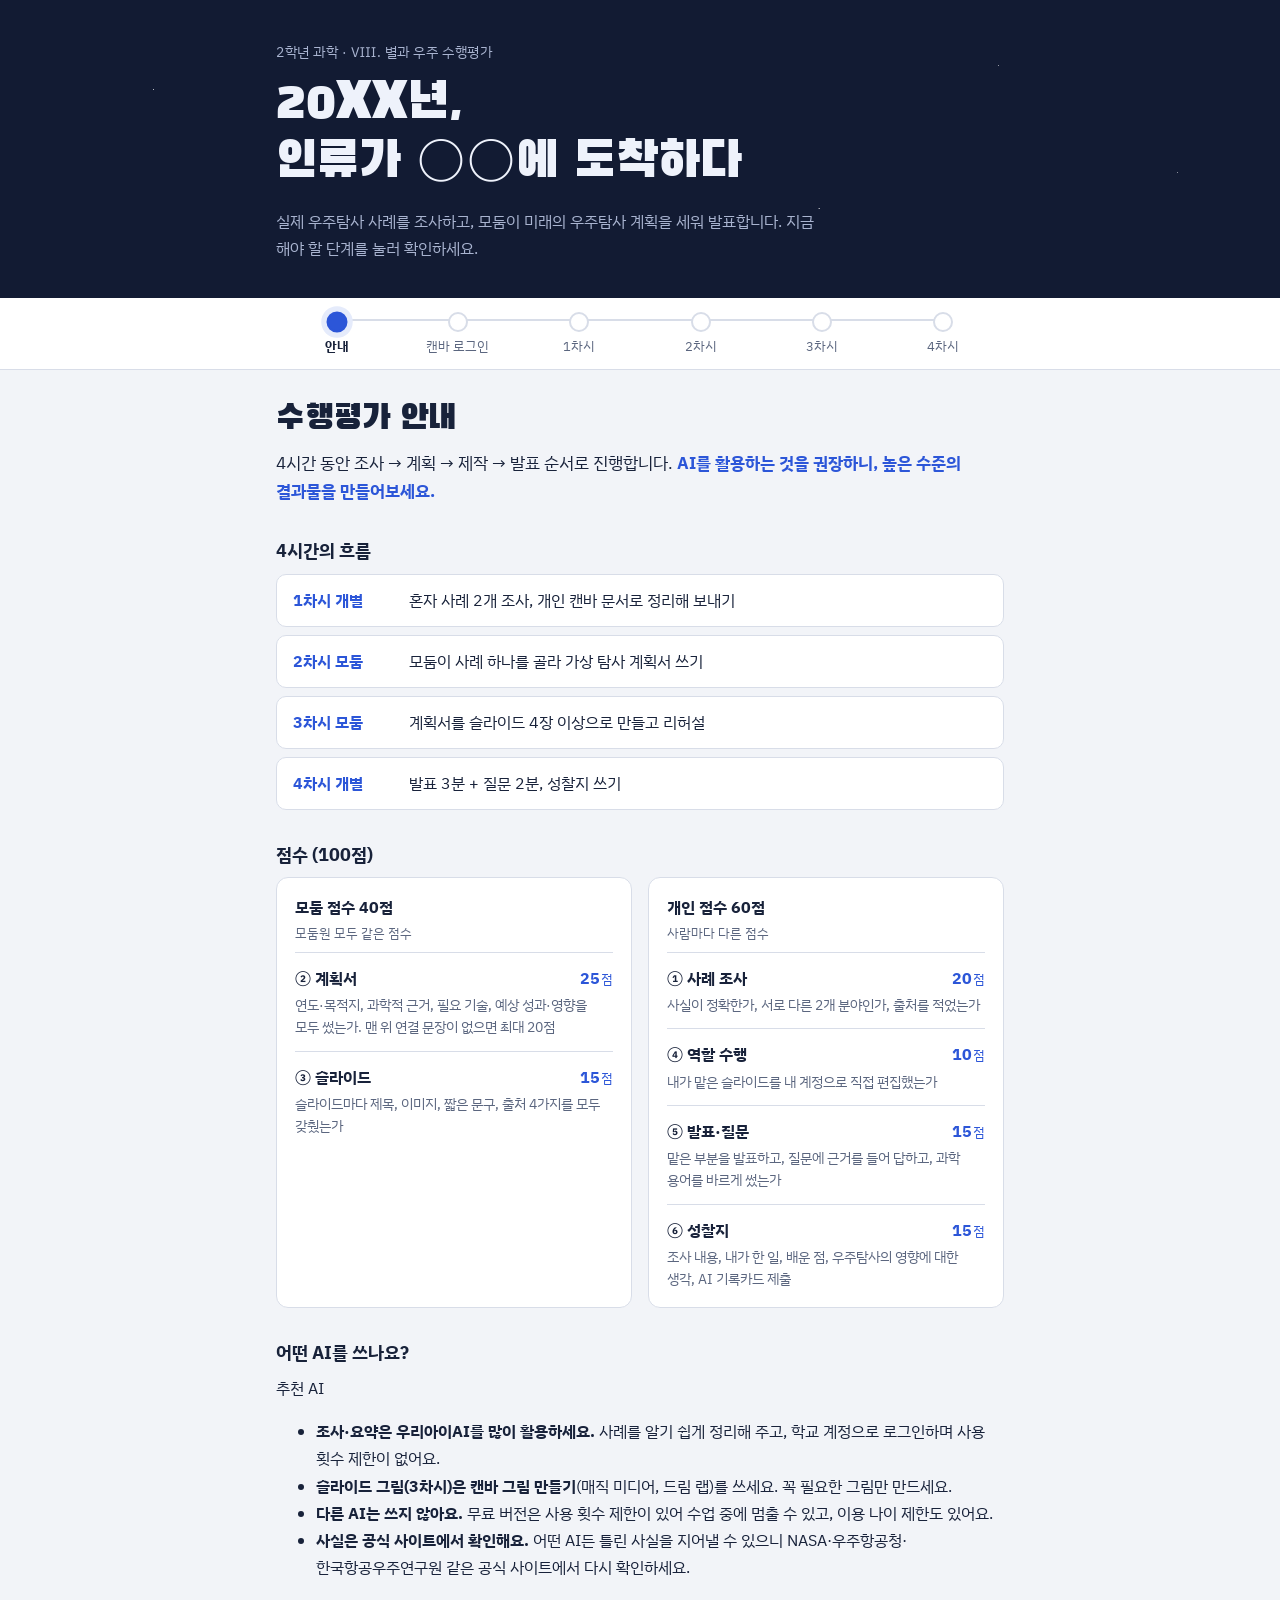
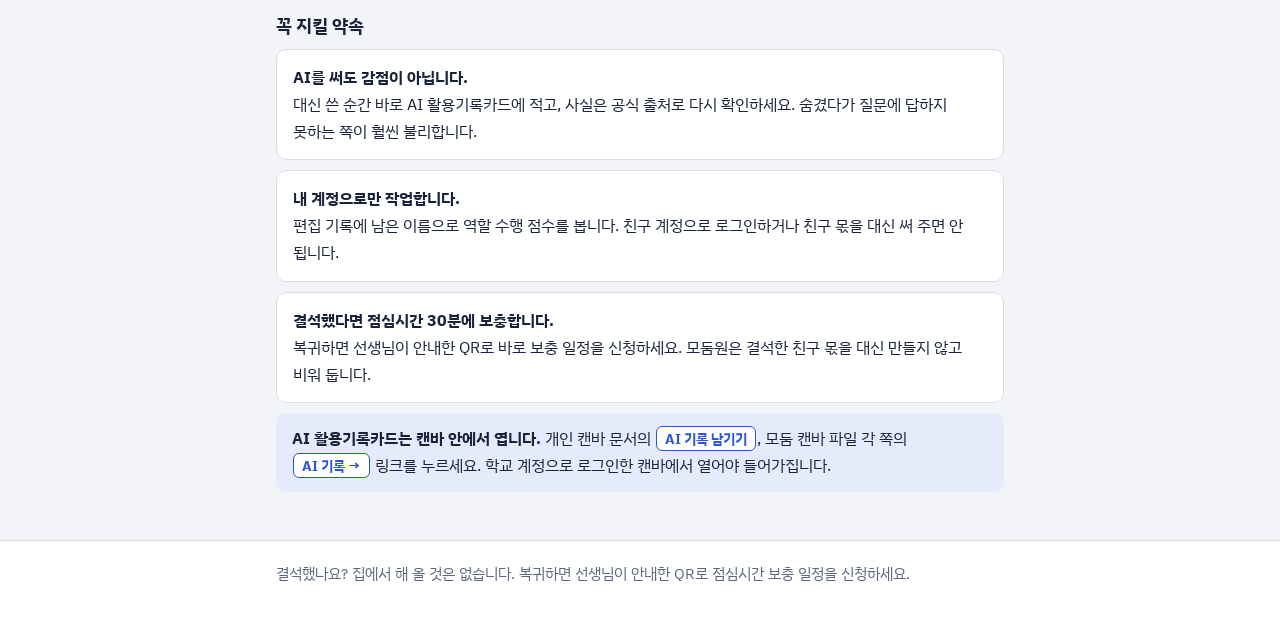
==== commit 3d8bd7f7: "Enhance AI usage recommendations in index.html Added recommendations for AI tools and usage guidelin" ====
--- a/index.html
+++ b/index.html
@@ -69,6 +69,17 @@
       </div>
     </div>
 
+    <h3>어떤 AI를 쓰나요?</h3>
+    <div class="ai-pick">
+      <p class="ai-pick-title">추천 AI</p>
+      <ul>
+        <li><b>조사·요약은 우리아이AI를 많이 활용하세요.</b> 사례를 알기 쉽게 정리해 주고, 학교 계정으로 로그인하며 사용 횟수 제한이 없어요.</li>
+        <li><b>슬라이드 그림(3차시)은 캔바 그림 만들기</b>(매직 미디어, 드림 랩)를 쓰세요. 꼭 필요한 그림만 만드세요.</li>
+        <li><b>다른 AI는 쓰지 않아요.</b> 무료 버전은 사용 횟수 제한이 있어 수업 중에 멈출 수 있고, 이용 나이 제한도 있어요.</li>
+        <li><b>사실은 공식 사이트에서 확인해요.</b> 어떤 AI든 틀린 사실을 지어낼 수 있으니 NASA·우주항공청·한국항공우주연구원 같은 공식 사이트에서 다시 확인하세요.</li>
+      </ul>
+    </div>
+
     <h3>꼭 지킬 약속</h3>
     <ul class="promises">
       <li><b>AI를 써도 감점이 아닙니다.</b> 대신 쓴 순간 바로 AI 활용기록카드에 적고, 사실은 공식 출처로 다시 확인하세요. 숨겼다가 질문에 답하지 못하는 쪽이 훨씬 불리합니다.</li>
@@ -119,6 +130,9 @@
   <section class="panel" id="panel-l1" role="tabpanel" aria-labelledby="tab-l1" hidden>
     <h2>1차시 · 우주탐사 사례 조사</h2>
     <p class="summary">혼자 하는 시간입니다. 서로 다른 분야의 사례 2개를 조사해 <strong>개인 캔바 문서</strong>에 정리하고, 수업이 끝나기 전에 선생님께 보냅니다.</p>
+    <div class="ai-pick compact">
+      <p><b>우리아이AI를 많이 활용하세요.</b> 사례를 물어보면 알기 쉽게 정리해 줍니다. 정리된 내용을 그대로 옮기지 말고, 공식 사이트에서 사실을 확인한 뒤 내 말로 한 줄씩 쓰세요. 쓴 뒤에는 AI 활용기록카드에 바로 기록합니다.</p>
+    </div>
 
     <ol class="steps">
       <li>
@@ -129,7 +143,7 @@
       </li>
       <li>
         <h3>AI 활용기록카드에 로그인</h3>
-        <p>과제에서 연 내 문서에 있는 <span class="chip">AI 기록 남기기</span>를 누르면 새 탭으로 열립니다. 학번 5자리와 쪽지로 받은 비밀번호로 로그인하세요.</p>
+        <p>과제에서 연 내 문서에 있는 <span class="chip">AI 기록 남기기</span>를 누르면 새 탭으로 열립니다. 학번 5자리와 선생님이 알려 준 비밀번호로 로그인하고, 처음 들어가면 비밀번호를 바꾸세요.</p>
         <ul class="checklist">
           <li>AI를 쓴 순간 바로 기록하기</li>
           <li>AI 답변 속 사실은 공식 출처로 다시 확인하기</li>
@@ -208,7 +222,7 @@
       </li>
     </ol>
     <div class="ai-strip">
-      <p>계획서를 쓰다 AI를 썼다면 계획서 쪽의 <span class="chip">AI 기록 →</span>를 눌러 지금 바로 기록하세요.</p>
+      <p>계획서 문장을 다듬을 때도 우리아이AI를 활용하세요. AI를 썼다면 계획서 쪽의 <span class="chip">AI 기록 →</span>를 눌러 지금 바로 기록하세요.</p>
     </div>
     <p class="scorebar">이 시간의 점수 <b>② 계획서 25점</b> (모둠)</p>
   </section>
@@ -229,7 +243,7 @@
           <li>문단이 아닌 짧은 문구</li>
           <li>외부 자료를 썼다면 출처 (캔바 안의 이미지는 괜찮음)</li>
         </ul>
-        <p class="aside">캔바의 AI 기능(매직 라이트, 매직 미디어 등)을 썼다면 그것도 AI 활용기록카드에 적습니다.</p>
+        <p class="aside">그림이 필요하면 캔바 그림 만들기(매직 미디어, 드림 랩)를 쓰고, 슬라이드에 "캔바 AI로 생성"이라고 출처를 적으세요. 이것도 AI 활용기록카드에 기록합니다.</p>
         <p class="aside">기록은 슬라이드 쪽의 <span class="chip">AI 기록 →</span>를 눌러 남깁니다.</p>
       </li>
       <li>
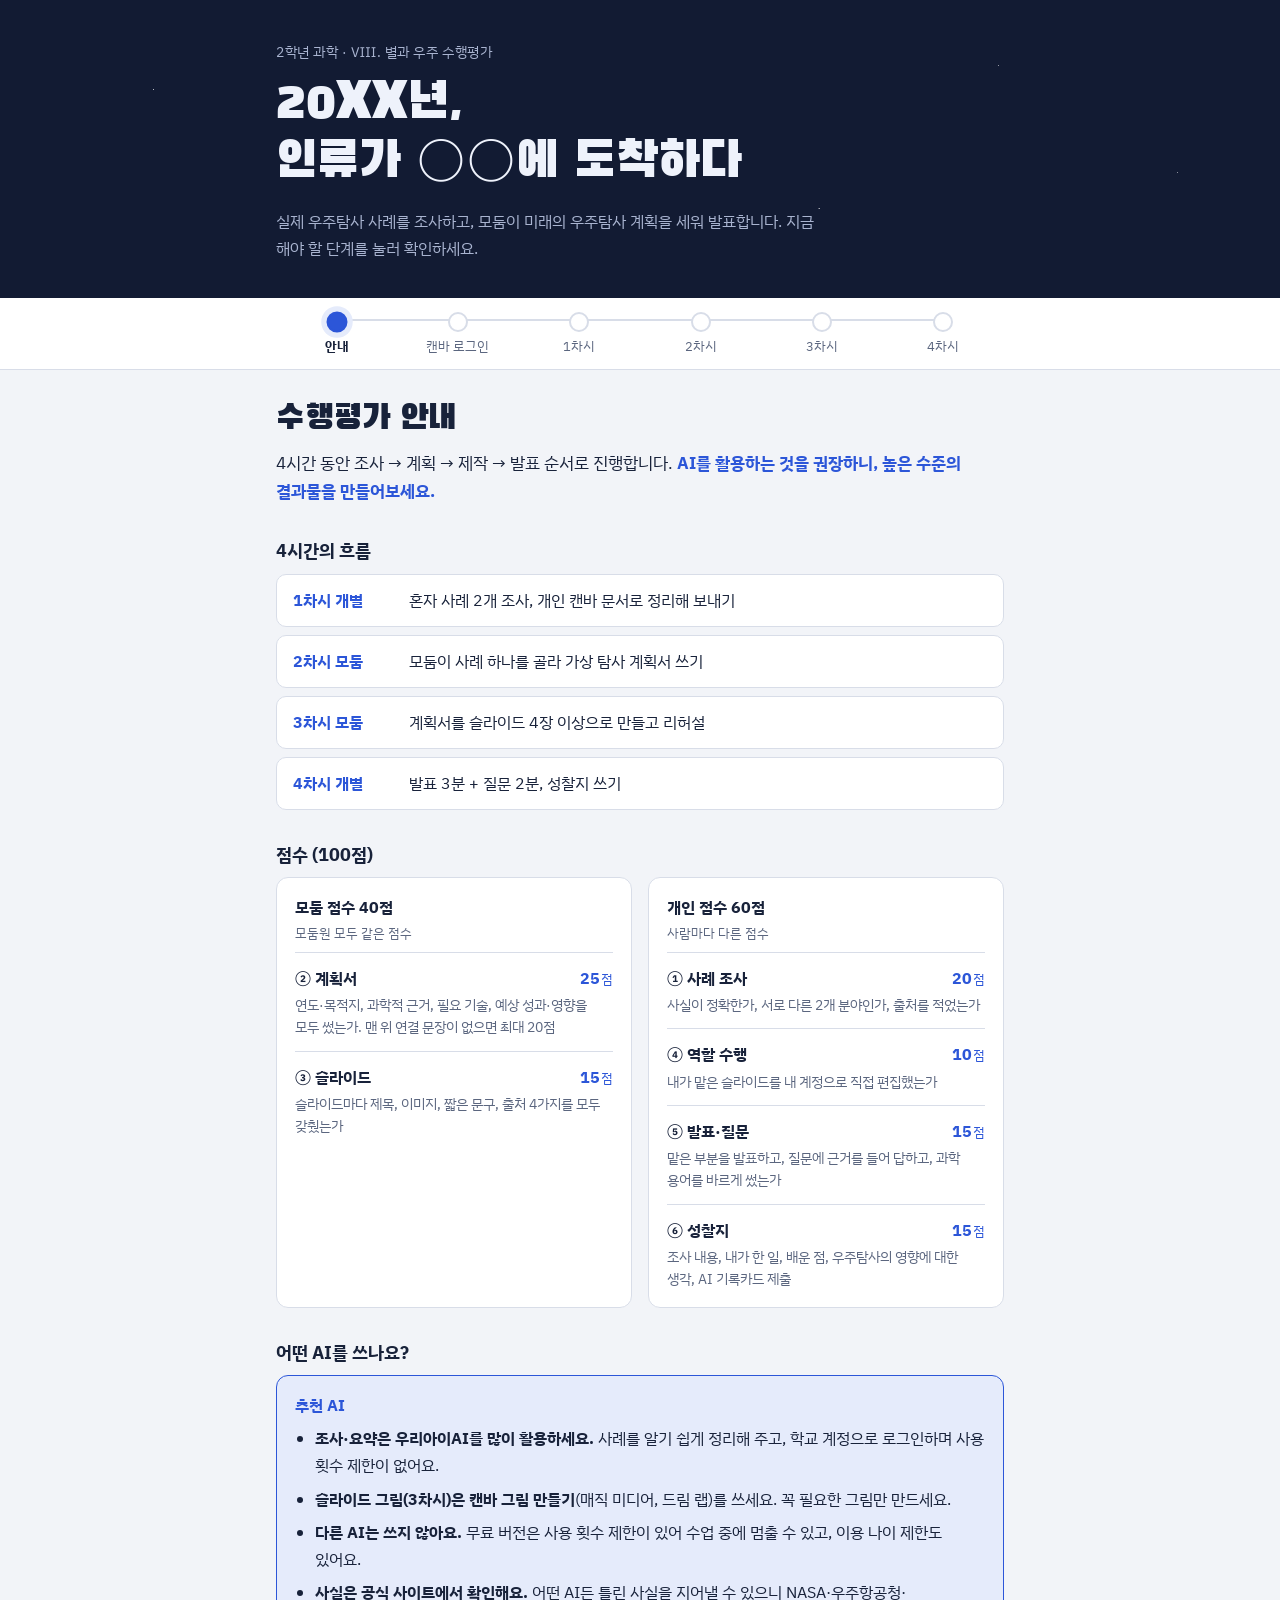
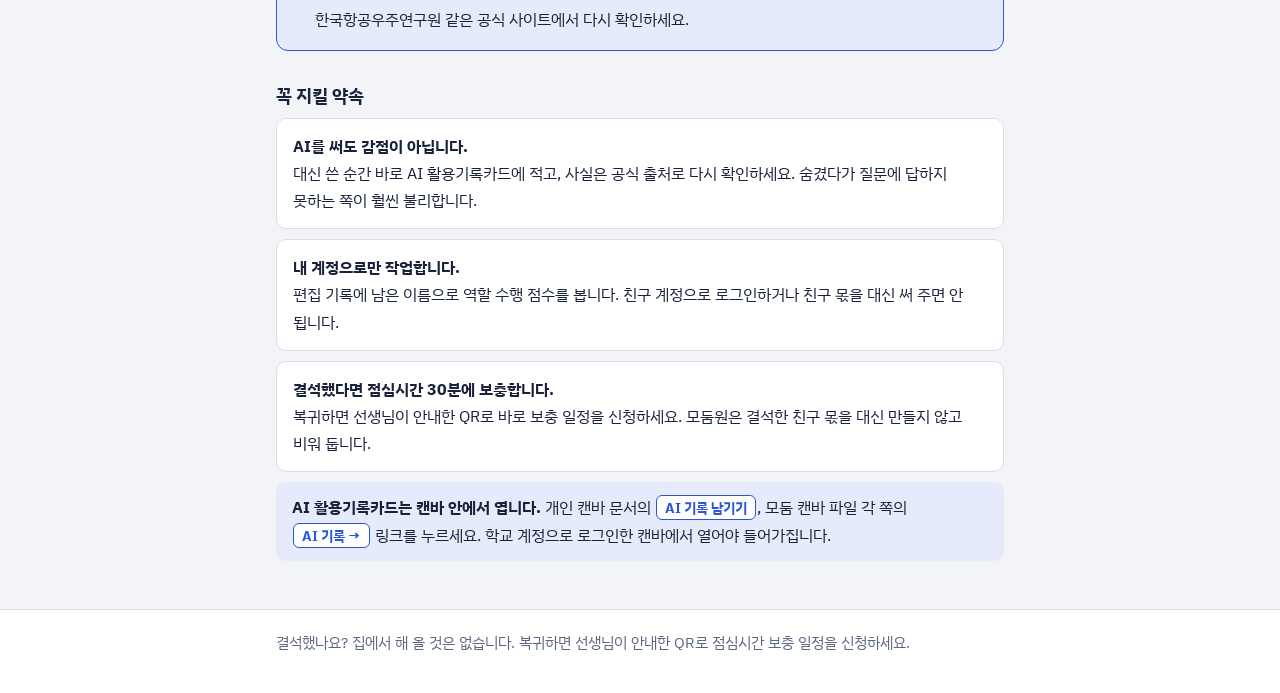
==== commit fa8bf614: "1차시: 모둠 사례 나누기 그림과 안내 추가 Co-Authored-By: Claude Opus 5.5 <noreply@anthropic.com>  Claude-Session: ht" ====
--- a/index.html
+++ b/index.html
@@ -157,6 +157,13 @@
         <ul class="fields">
           <li>탐사선(로봇)</li><li>로켓·인공위성</li><li>우주망원경</li><li>우주정거장</li><li>우리나라 우주탐사</li>
         </ul>
+        <div class="note">
+          <p><b>모둠 안에서 사례가 겹치면 안 돼요.</b> 분야는 다른 모둠원과 겹쳐도 괜찮지만, 사례 이름은 모두 달라야 해요. 사례를 정했으면 모둠에 이름을 말하고, 겹치면 나중에 정한 사람이 같은 분야의 다른 사례로 바꿔요.</p>
+        </div>
+        <figure class="figure">
+          <a href="assets/img/case-split.png" target="_blank" rel="noopener"><img src="assets/img/case-split.png" width="1920" height="1080" loading="lazy" alt="사례 나누기 그림. 나의 사례 2개는 분야가 서로 달라야 한다(퍼서비어런스와 제임스웹은 가능, 퍼서비어런스와 큐리오시티는 둘 다 탐사선이라 안 됨). 모둠의 사례 8개는 모두 달라야 하며, 분야는 겹쳐도 되지만 사례 이름이 겹치면 나중에 정한 사람이 바꾼다. 순서: 분야 2개 고르기, 분야마다 사례 1개 정하기, 모둠에 사례 이름 말하기, 겹치지 않으면 조사 시작."></a>
+          <figcaption>그림을 누르면 크게 볼 수 있어요.</figcaption>
+        </figure>
         <p class="aside">선생님이 예시로 보여 준 큐리오시티는 고르지 마세요. 3개 이상 조사해도 추가 점수는 없으니 2개를 제대로 정리하세요.</p>
       </li>
       <li>
--- a/assets/css/style.css
+++ b/assets/css/style.css
@@ -285,3 +285,19 @@
   background: var(--surface); color: var(--accent);
   font-size: .9em; font-weight: 700; line-height: 1.6; white-space: nowrap;
 }
+
+/* recommended AI box */
+.ai-pick {
+  margin: 4px 0 0; padding: 16px 18px; border-radius: 12px;
+  background: var(--accent-soft); border: 1px solid var(--accent);
+}
+.ai-pick.compact { margin: 16px 0 0; padding: 12px 16px; }
+.ai-pick p:last-child { margin: 0; }
+.ai-pick-title { font-weight: 700; color: var(--accent); margin-bottom: 6px; }
+.ai-pick ul { margin: 0; padding-left: 20px; display: grid; gap: 6px; }
+
+/* figure: diagram image inside a step */
+.figure { margin: 14px 0 12px; }
+.figure a { display: block; border-radius: 12px; overflow: hidden; border: 1px solid var(--line); background: #f4f2ed; }
+.figure img { display: block; width: 100%; height: auto; }
+.figure figcaption { margin-top: 6px; color: var(--muted); font-size: 14px; }
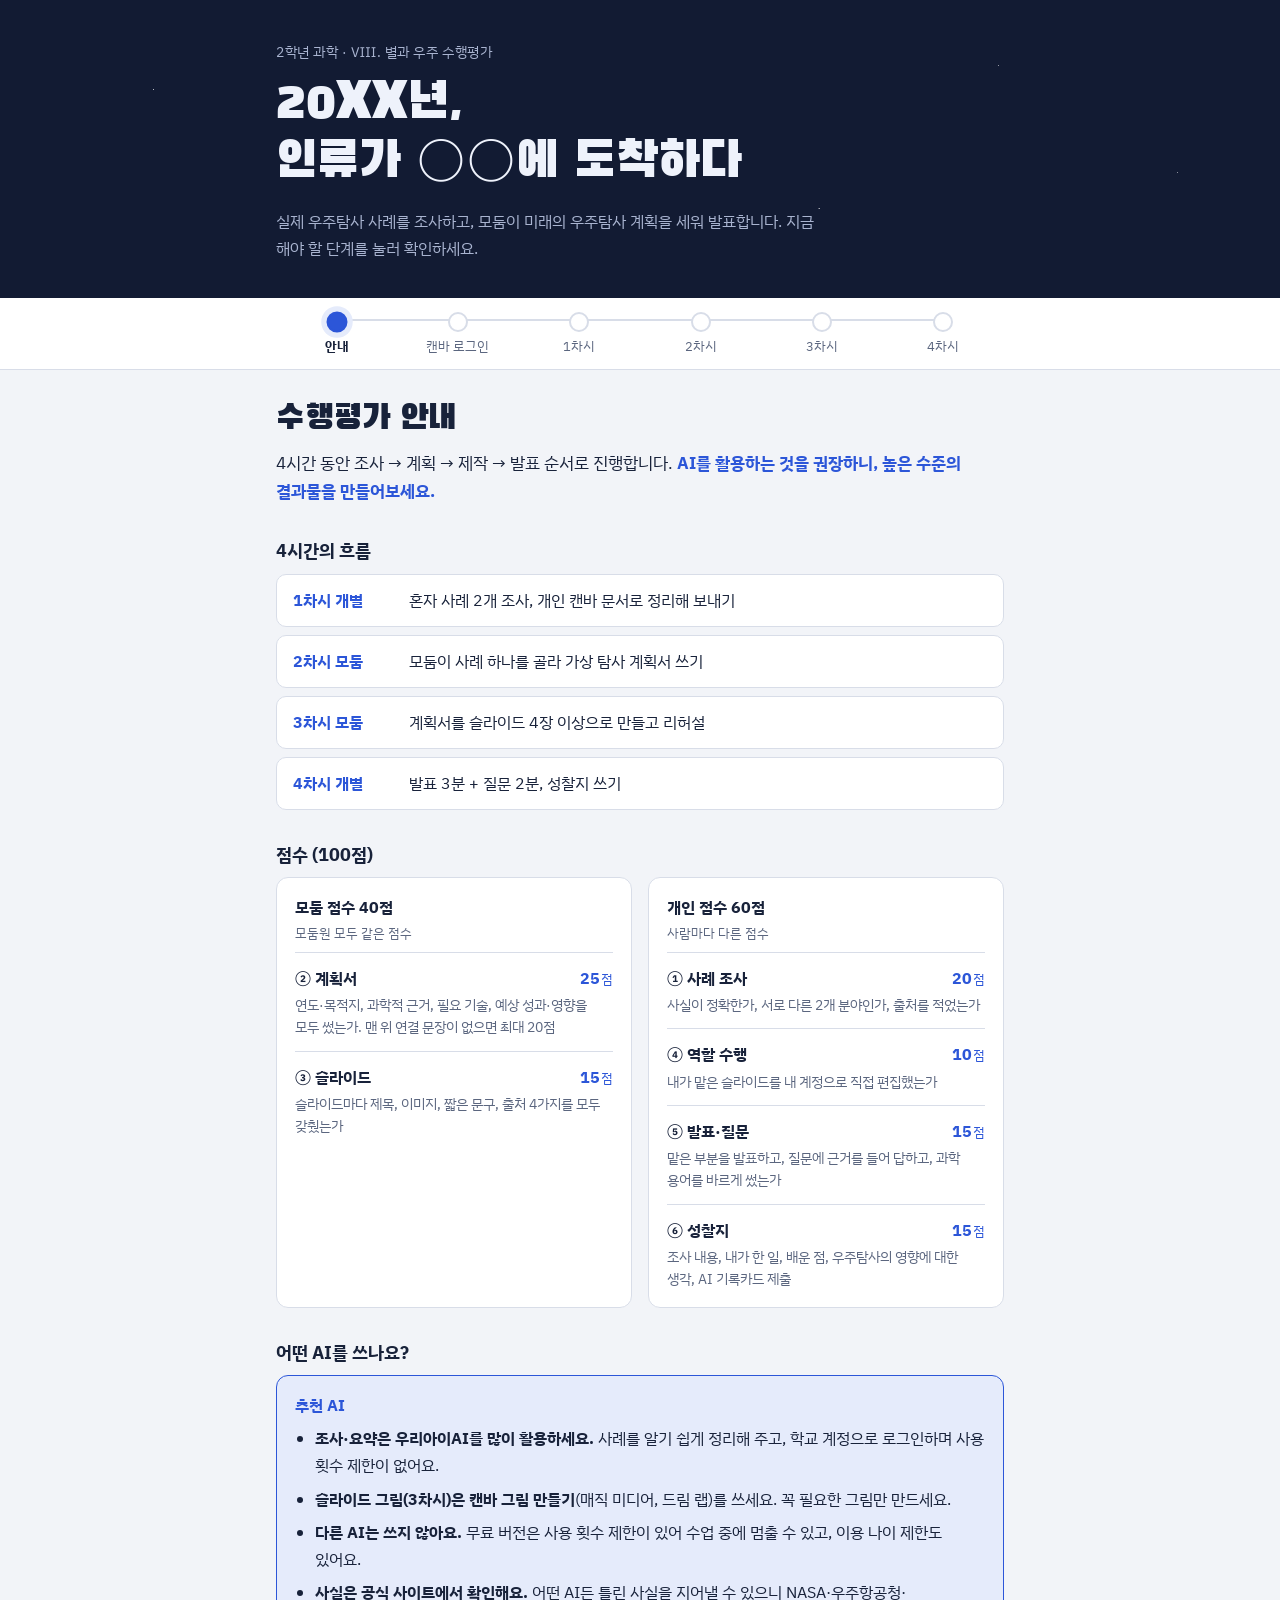
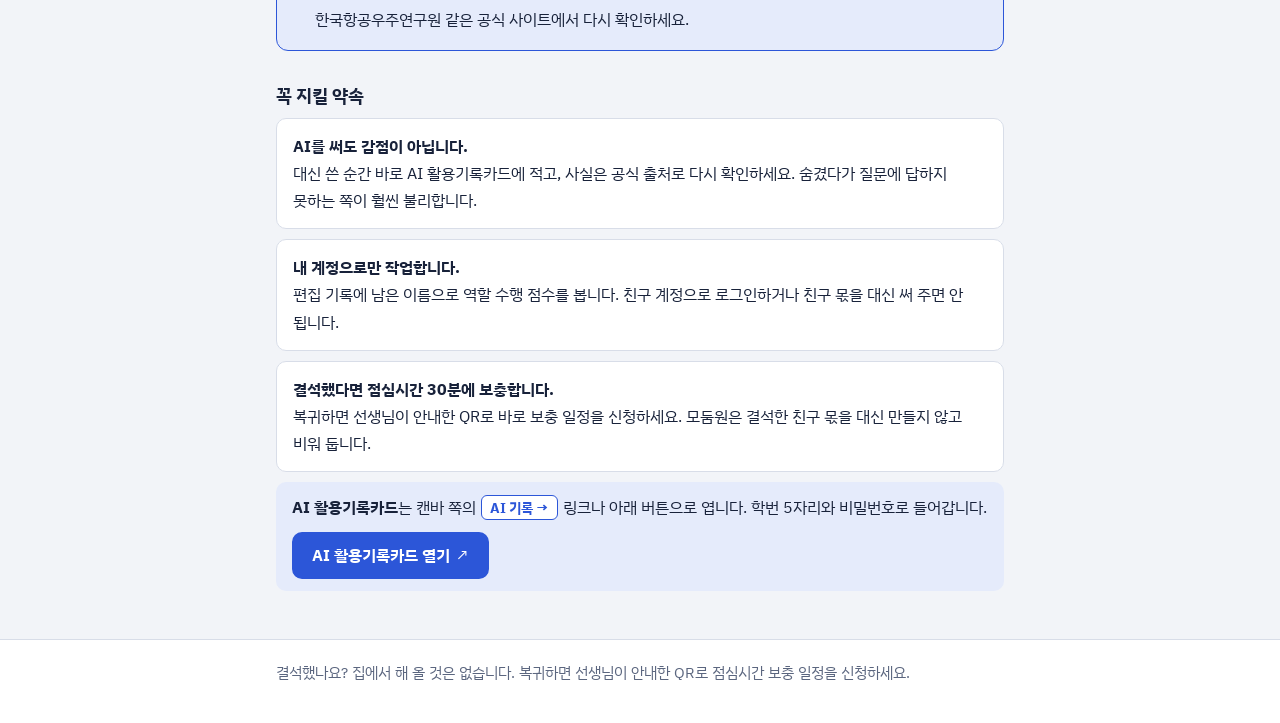
==== commit eb319828: "AI 활용기록카드 깃허브 화면 추가: 구글 로그인 없이 학번·비밀번호로 입장 Co-Authored-By: Claude Opus 5.5 <noreply@anthropic.com>  " ====
--- a/index.html
+++ b/index.html
@@ -87,7 +87,8 @@
       <li><b>결석했다면 점심시간 30분에 보충합니다.</b> 복귀하면 선생님이 안내한 QR로 바로 보충 일정을 신청하세요. 모둠원은 결석한 친구 몫을 대신 만들지 않고 비워 둡니다.</li>
     </ul>
     <div class="note">
-      <p><b>AI 활용기록카드는 캔바 안에서 엽니다.</b> 개인 캔바 문서의 <span class="chip">AI 기록 남기기</span>, 모둠 캔바 파일 각 쪽의 <span class="chip">AI 기록 →</span> 링크를 누르세요. 학교 계정으로 로그인한 캔바에서 열어야 들어가집니다.</p>
+      <p><b>AI 활용기록카드</b>는 캔바 쪽의 <span class="chip">AI 기록 →</span> 링크나 아래 버튼으로 엽니다. 학번 5자리와 비밀번호로 들어갑니다.</p>
+      <p class="link-row"><a class="btn" data-link="aicard" target="_blank" rel="noopener">AI 활용기록카드 열기</a></p>
     </div>
   </section>
 
@@ -193,13 +194,15 @@
 
     <ol class="steps">
       <li>
-        <h3>토론 보드: 사례 카드 붙이고 소개하기</h3>
-        <p>내 캔바 문서를 보면서 스티커 메모 2장에 사례명, 분야, 핵심 사실 1개, 발전 아이디어를 옮기고 1분씩 소개합니다.</p>
-        <p class="aside">보드에는 이름 대신 모둠원 A~D로 표시하고, 스티커의 이름 추가 기능은 쓰지 않습니다.</p>
+        <h3>토론 보드: 사례 카드 쓰고 소개하기</h3>
+        <p>모둠장이 토론 보드에서 반·모둠을 고르고 <span class="chip">모둠 만들기</span>를 누르면 초대 QR이 나옵니다. 모둠원은 QR을 찍고 내 자리(A~D)를 고릅니다.</p>
+        <p>내 캔바 문서를 보면서 카드 2장에 사례명, 분야, 핵심 사실 1개를 옮기고 1분씩 소개합니다. 발전 방향·아이디어는 떠오르면 씁니다.</p>
+        <p class="link-row"><a class="btn" data-link="board" target="_blank" rel="noopener">토론 보드 열기</a></p>
+        <p class="aside">보드에는 이름 대신 모둠원 A~D로만 보입니다. QR이 안 되면 반·모둠을 고르고 모둠 비밀번호를 적습니다.</p>
       </li>
       <li>
         <h3>토론 보드: 별 투표로 후보 2개 고르기</h3>
-        <p>내 사례가 아닌 카드 2장에 ⭐ 반응을 누릅니다. 반응이 많은 위의 2개가 후보입니다.</p>
+        <p>친구 카드 2장에 ★를 줍니다. 모둠원이 모두 투표하면 결과가 열리고, ★가 많은 2장이 후보입니다.</p>
       </li>
       <li>
         <h3>토론 보드: 후보 점검하고 결정하기</h3>
